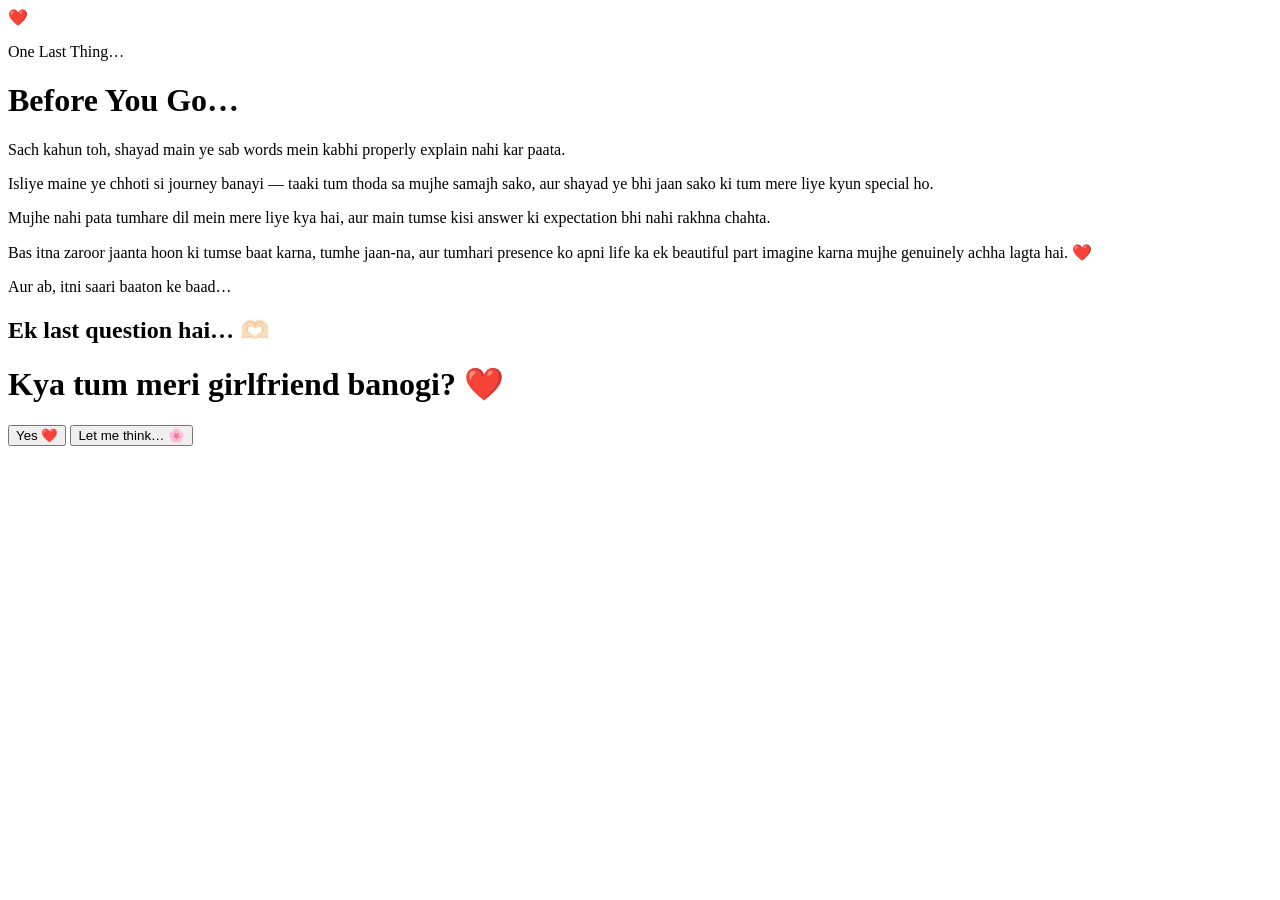
==== proposal.html @ e45d368c "Add files via upload" ====
<!DOCTYPE html>
<html lang="en">

<head>
    <meta charset="UTF-8">
    <meta name="viewport" content="width=device-width, initial-scale=1.0">

    <title>One Last Question ❤️</title>

    <link rel="stylesheet" href="css/style.css">
</head>

<body>

    <div class="hearts"></div>

    <main class="page">

        <div class="card proposal-card">

            <div class="big-heart">
                ❤️
            </div>

            <p class="small-text">
                One Last Thing…
            </p>

            <h1>
                Before You Go…
            </h1>

            <div class="love-message">

                <p>
                    Sach kahun toh, shayad main ye sab words mein
                    kabhi properly explain nahi kar paata.
                </p>

                <p>
                    Isliye maine ye chhoti si journey banayi —
                    taaki tum thoda sa mujhe samajh sako,
                    aur shayad ye bhi jaan sako ki tum mere liye
                    kyun special ho.
                </p>

                <p>
                    Mujhe nahi pata tumhare dil mein mere liye kya hai,
                    aur main tumse kisi answer ki expectation bhi
                    nahi rakhna chahta.
                </p>

                <p>
                    Bas itna zaroor jaanta hoon ki tumse baat karna,
                    tumhe jaan-na, aur tumhari presence ko apni life ka
                    ek beautiful part imagine karna mujhe genuinely
                    achha lagta hai. ❤️
                </p>

            </div>

            <div class="final-question">

                <p>
                    Aur ab, itni saari baaton ke baad…
                </p>

                <h2>
                    Ek last question hai… 🫶🏻
                </h2>

                <h1>
                    Kya tum meri girlfriend banogi? ❤️
                </h1>

            </div>

            <div class="proposal-buttons">

                <button class="yes-btn" onclick="sayYes()">
                    Yes ❤️
                </button>

                <button class="think-btn" onclick="sayThink()">
                    Let me think… 🌸
                </button>

            </div>

            <div id="response" class="response"></div>

        </div>

    </main>

    <script src="js/script.js"></script>

</body>

</html>
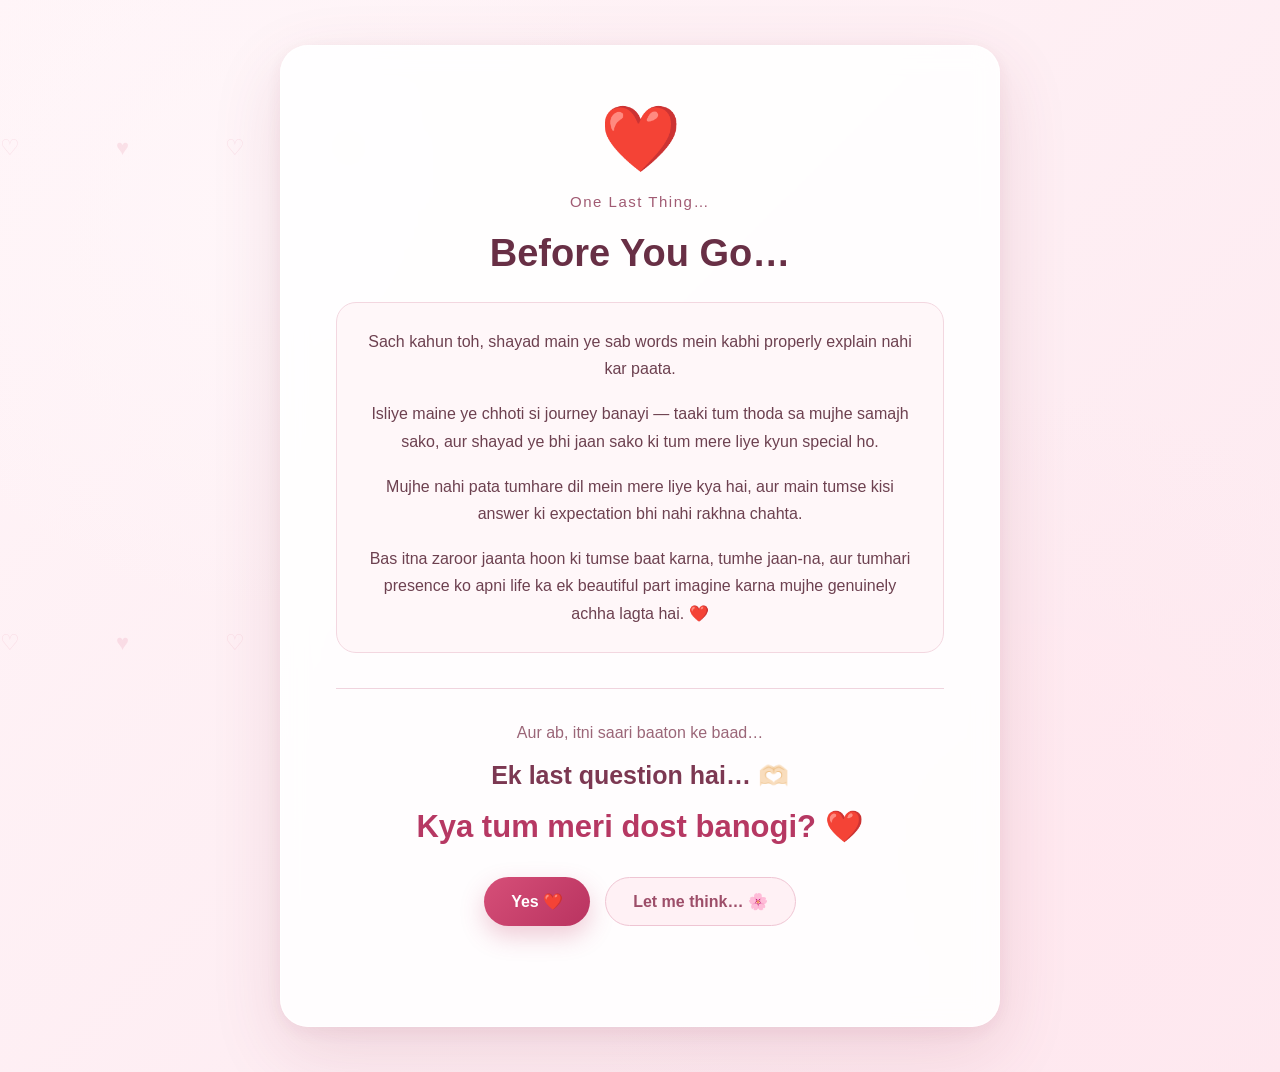
==== commit 5bf60fbf: "Change question from girlfriend to friend" ====
--- a/proposal.html
+++ b/proposal.html
@@ -70,7 +70,7 @@
                 </h2>
 
                 <h1>
-                    Kya tum meri girlfriend banogi? ❤️
+                    Kya tum meri dost banogi? ❤️
                 </h1>
 
             </div>
@@ -97,4 +97,4 @@
 
 </body>
 
-</html>+</html>
--- a/css/style.css
+++ b/css/style.css
@@ -0,0 +1,655 @@
+/* =========================================
+    PROPOSAL PROJECT - PREMIUM ROMANTIC UI
+========================================= */
+
+* {
+    margin: 0;
+    padding: 0;
+    box-sizing: border-box;
+}
+
+html {
+    scroll-behavior: smooth;
+}
+
+body {
+    min-height: 100vh;
+    font-family: "Segoe UI", Arial, sans-serif;
+    background:
+        radial-gradient(circle at 20% 20%, #fff6f9 0%, transparent 30%),
+        radial-gradient(circle at 80% 80%, #ffe8ef 0%, transparent 35%),
+        linear-gradient(135deg, #fff5f8, #fde8ef);
+    color: #542c3a;
+    overflow-x: hidden;
+}
+
+
+/* =========================================
+   BACKGROUND HEARTS
+========================================= */
+
+.hearts::before,
+.hearts::after {
+    content: "♡  ♥  ♡  ♥  ♡  ♥  ♡";
+    position: fixed;
+    left: 0;
+    width: 100%;
+    font-size: 22px;
+    letter-spacing: 45px;
+    color: rgba(210, 73, 116, 0.12);
+    pointer-events: none;
+    z-index: 0;
+    animation: floatingHearts 10s linear infinite;
+}
+
+.hearts::before {
+    top: 15%;
+}
+
+.hearts::after {
+    top: 70%;
+    animation-delay: -5s;
+}
+
+@keyframes floatingHearts {
+    0% {
+        transform: translateY(30px);
+        opacity: 0;
+    }
+
+    20% {
+        opacity: 1;
+    }
+
+    80% {
+        opacity: 1;
+    }
+
+    100% {
+        transform: translateY(-80px);
+        opacity: 0;
+    }
+}
+
+
+/* =========================================
+   MAIN PAGE
+========================================= */
+
+.page {
+    width: 100%;
+    min-height: 100vh;
+    padding: 45px 20px;
+    display: flex;
+    justify-content: center;
+    align-items: center;
+    position: relative;
+    z-index: 1;
+}
+
+
+/* =========================================
+   PROGRESS
+========================================= */
+
+.progress {
+    position: fixed;
+    top: 22px;
+    left: 50%;
+    transform: translateX(-50%);
+    display: flex;
+    gap: 8px;
+    z-index: 10;
+}
+
+.progress span {
+    width: 8px;
+    height: 8px;
+    border-radius: 50%;
+    background: #e8b7c7;
+    transition: 0.3s ease;
+}
+
+.progress span.active {
+    background: #cf4f78;
+    transform: scale(1.25);
+}
+
+
+/* =========================================
+   CARD
+========================================= */
+
+.card {
+    width: 100%;
+    max-width: 720px;
+    padding: 55px 55px;
+    background: rgba(255, 255, 255, 0.88);
+    border: 1px solid rgba(255, 255, 255, 0.9);
+    border-radius: 28px;
+    box-shadow:
+        0 25px 70px rgba(146, 56, 88, 0.14),
+        0 5px 20px rgba(146, 56, 88, 0.07);
+    text-align: center;
+    backdrop-filter: blur(12px);
+    animation: cardAppear 0.8s ease;
+}
+
+@keyframes cardAppear {
+    from {
+        opacity: 0;
+        transform: translateY(25px) scale(0.98);
+    }
+
+    to {
+        opacity: 1;
+        transform: translateY(0) scale(1);
+    }
+}
+
+
+/* =========================================
+   TEXT
+========================================= */
+
+.small-text {
+    color: #a15b73;
+    font-size: 15px;
+    letter-spacing: 1.5px;
+    margin-bottom: 15px;
+}
+
+.page-number {
+    color: #bd7088;
+    font-size: 13px;
+    letter-spacing: 2px;
+    margin-bottom: 20px;
+}
+
+h1 {
+    color: #682f45;
+    font-size: 38px;
+    line-height: 1.25;
+    margin-bottom: 22px;
+}
+
+h2 {
+    color: #7c3852;
+    font-size: 25px;
+}
+
+p {
+    line-height: 1.7;
+}
+
+
+/* =========================================
+   ICONS
+========================================= */
+
+.question-icon,
+.chai-icon {
+    font-size: 42px;
+    margin-bottom: 12px;
+    animation: gentleFloat 3s ease-in-out infinite;
+}
+
+.big-heart {
+    font-size: 65px;
+    margin-bottom: 12px;
+    animation: heartbeat 1.8s ease-in-out infinite;
+}
+
+@keyframes gentleFloat {
+    0%, 100% {
+        transform: translateY(0);
+    }
+
+    50% {
+        transform: translateY(-7px);
+    }
+}
+
+@keyframes heartbeat {
+    0%, 100% {
+        transform: scale(1);
+    }
+
+    50% {
+        transform: scale(1.12);
+    }
+}
+
+
+/* =========================================
+   BUTTON
+========================================= */
+
+.btn {
+    display: inline-block;
+    margin-top: 30px;
+    padding: 14px 32px;
+    border-radius: 50px;
+    background: linear-gradient(135deg, #d0527b, #b83e67);
+    color: white;
+    text-decoration: none;
+    font-size: 16px;
+    font-weight: 600;
+    box-shadow: 0 10px 25px rgba(190, 63, 103, 0.25);
+    transition: all 0.3s ease;
+}
+
+.btn:hover {
+    transform: translateY(-3px);
+    box-shadow: 0 15px 30px rgba(190, 63, 103, 0.32);
+}
+
+.btn:active {
+    transform: translateY(0);
+}
+
+
+/* =========================================
+   QUESTION OPTIONS
+========================================= */
+
+.options {
+    display: flex;
+    flex-direction: column;
+    gap: 14px;
+    margin-top: 25px;
+}
+
+.options button {
+    width: 100%;
+    padding: 16px 20px;
+    border: 2px solid #f0c4d2;
+    border-radius: 18px;
+    background: rgba(255, 255, 255, 0.75);
+    color: #653447;
+    font-size: 16px;
+    cursor: pointer;
+    transition: all 0.25s ease;
+}
+
+.options button:hover {
+    border-color: #d65a80;
+    background: #fff4f7;
+    transform: translateY(-2px);
+    box-shadow: 0 8px 20px rgba(197, 73, 112, 0.1);
+}
+
+.options button.selected {
+    background: #fff0f4;
+    border-color: #cf4f78;
+    color: #a7355d;
+}
+
+
+/* =========================================
+   TEXTAREA
+========================================= */
+
+textarea {
+    width: 100%;
+    min-height: 120px;
+    margin-top: 12px;
+    padding: 17px;
+    resize: vertical;
+    border: 2px solid #efc5d3;
+    border-radius: 18px;
+    outline: none;
+    font-family: inherit;
+    font-size: 16px;
+    color: #5c3040;
+    background: #fffafb;
+    transition: 0.25s ease;
+}
+
+textarea:focus {
+    border-color: #cf4f78;
+    box-shadow: 0 0 0 4px rgba(207, 79, 120, 0.08);
+}
+
+textarea::placeholder {
+    color: #b48a99;
+}
+
+
+/* =========================================
+   SHAYARI
+========================================= */
+
+.shayari-card {
+    max-width: 820px;
+}
+
+.shayari-intro {
+    color: #815364;
+    font-size: 17px;
+    margin-bottom: 30px;
+}
+
+.shayari {
+    padding: 38px 30px;
+    border-radius: 24px;
+    background: linear-gradient(
+        135deg,
+        rgba(255, 244, 247, 0.95),
+        rgba(255, 249, 250, 0.95)
+    );
+    border: 1px solid #f3d5df;
+    box-shadow: inset 0 0 25px rgba(198, 74, 111, 0.04);
+}
+
+.shayari p {
+    margin-bottom: 25px;
+    font-family: Georgia, serif;
+    font-style: italic;
+    font-size: 18px;
+    line-height: 1.9;
+    color: #74364d;
+}
+
+.shayari p:last-child {
+    margin-bottom: 0;
+}
+
+.shayari-highlight {
+    font-style: normal !important;
+    font-size: 35px !important;
+    margin-top: 20px;
+}
+
+
+/* =========================================
+   CHAI PAGE
+========================================= */
+
+.chai-page-card {
+    max-width: 720px;
+}
+
+.chai-message {
+    font-size: 17px;
+    color: #704556;
+    line-height: 1.8;
+    margin: 28px 0;
+}
+
+.chai-message p {
+    margin-bottom: 18px;
+}
+
+.special-line {
+    margin-top: 30px;
+    font-size: 21px;
+    color: #863c58;
+}
+
+.chai-question {
+    margin-top: 35px;
+}
+
+.chai-question h2 {
+    margin-bottom: 20px;
+}
+
+.custom-answer {
+    margin-top: 22px;
+    animation: answerAppear 0.4s ease;
+}
+
+.custom-answer p {
+    color: #875266;
+    margin-bottom: 8px;
+}
+
+@keyframes answerAppear {
+    from {
+        opacity: 0;
+        transform: translateY(-8px);
+    }
+
+    to {
+        opacity: 1;
+        transform: translateY(0);
+    }
+}
+
+.chai-note {
+    margin-top: 25px;
+    color: #a06f80;
+    font-size: 14px;
+}
+
+
+/* =========================================
+   RESPONSE
+========================================= */
+
+.response {
+    margin-top: 20px;
+    min-height: 25px;
+    color: #a3385d;
+    font-weight: 600;
+    line-height: 1.6;
+    animation: answerAppear 0.4s ease;
+}
+
+
+/* =========================================
+   FINAL PROPOSAL
+========================================= */
+
+.proposal-card {
+    max-width: 720px;
+}
+
+.love-message {
+    padding: 25px 30px;
+    margin: 25px 0;
+    background: #fff7f9;
+    border-radius: 20px;
+    border: 1px solid #f3d7e0;
+}
+
+.love-message p {
+    color: #6d4150;
+    margin-bottom: 18px;
+    font-size: 16px;
+}
+
+.love-message p:last-child {
+    margin-bottom: 0;
+}
+
+.final-question {
+    margin-top: 35px;
+    padding-top: 30px;
+    border-top: 1px solid #f0d4de;
+}
+
+.final-question p {
+    color: #9b6678;
+    margin-bottom: 15px;
+}
+
+.final-question h2 {
+    margin-bottom: 18px;
+}
+
+.final-question h1 {
+    font-size: 31px;
+    color: #b63863;
+}
+
+
+/* =========================================
+   PROPOSAL BUTTONS
+========================================= */
+
+.proposal-buttons {
+    display: flex;
+    justify-content: center;
+    gap: 15px;
+    margin-top: 30px;
+    flex-wrap: wrap;
+}
+
+.proposal-buttons button {
+    border: none;
+    padding: 14px 27px;
+    border-radius: 50px;
+    font-size: 16px;
+    font-weight: 600;
+    cursor: pointer;
+    transition: 0.3s ease;
+}
+
+.yes-btn {
+    background: linear-gradient(135deg, #d64f78, #b93360);
+    color: white;
+    box-shadow: 0 10px 25px rgba(190, 55, 96, 0.25);
+}
+
+.think-btn {
+    background: #fff1f5;
+    color: #9d4e69;
+    border: 1px solid #efc5d3 !important;
+}
+
+.proposal-buttons button:hover {
+    transform: translateY(-3px);
+}
+
+.response {
+    color: #b63863;
+}
+
+
+/* =========================================
+   MOBILE RESPONSIVE
+========================================= */
+
+@media (max-width: 700px) {
+
+    .page {
+        padding: 55px 14px 30px;
+    }
+
+    .card {
+        padding: 38px 22px;
+        border-radius: 23px;
+    }
+
+    h1 {
+        font-size: 29px;
+    }
+
+    h2 {
+        font-size: 22px;
+    }
+
+    .shayari {
+        padding: 28px 18px;
+    }
+
+    .shayari p {
+        font-size: 16px;
+        line-height: 1.8;
+    }
+
+    .shayari-intro {
+        font-size: 15px;
+    }
+
+    .special-line {
+        font-size: 18px;
+    }
+
+    .final-question h1 {
+        font-size: 26px;
+    }
+
+    .love-message {
+        padding: 20px 17px;
+    }
+
+    .love-message p {
+        font-size: 15px;
+    }
+
+    .options button {
+        font-size: 15px;
+        padding: 15px 12px;
+    }
+
+    .btn {
+        padding: 13px 25px;
+    }
+
+    .big-heart {
+        font-size: 55px;
+    }
+}
+
+/* =================================
+    FINAL RESPONSE
+================================= */
+
+.yes-message,
+.think-message {
+    margin-top: 25px;
+    padding: 25px;
+    border-radius: 20px;
+    background: #fff5f8;
+    border: 1px solid #f1ccd8;
+    animation: answerAppear 0.6s ease;
+}
+
+.yes-message h2,
+.think-message h2 {
+    margin-bottom: 12px;
+}
+
+.yes-message p,
+.think-message p {
+    color: #744353;
+    margin-top: 8px;
+}
+
+.celebrate-heart {
+    font-size: 45px;
+    margin-bottom: 10px;
+    animation: heartbeat 1s ease-in-out infinite;
+}
+
+
+/* Floating hearts */
+
+.floating-heart {
+    position: fixed;
+    bottom: -40px;
+    font-size: 24px;
+    pointer-events: none;
+    z-index: 999;
+    animation: heartRise 4s ease-out forwards;
+}
+
+@keyframes heartRise {
+
+    0% {
+        transform: translateY(0) scale(0.7);
+        opacity: 0;
+    }
+
+    15% {
+        opacity: 1;
+    }
+
+    100% {
+        transform: translateY(-110vh) scale(1.2) rotate(15deg);
+        opacity: 0;
+    }
+}
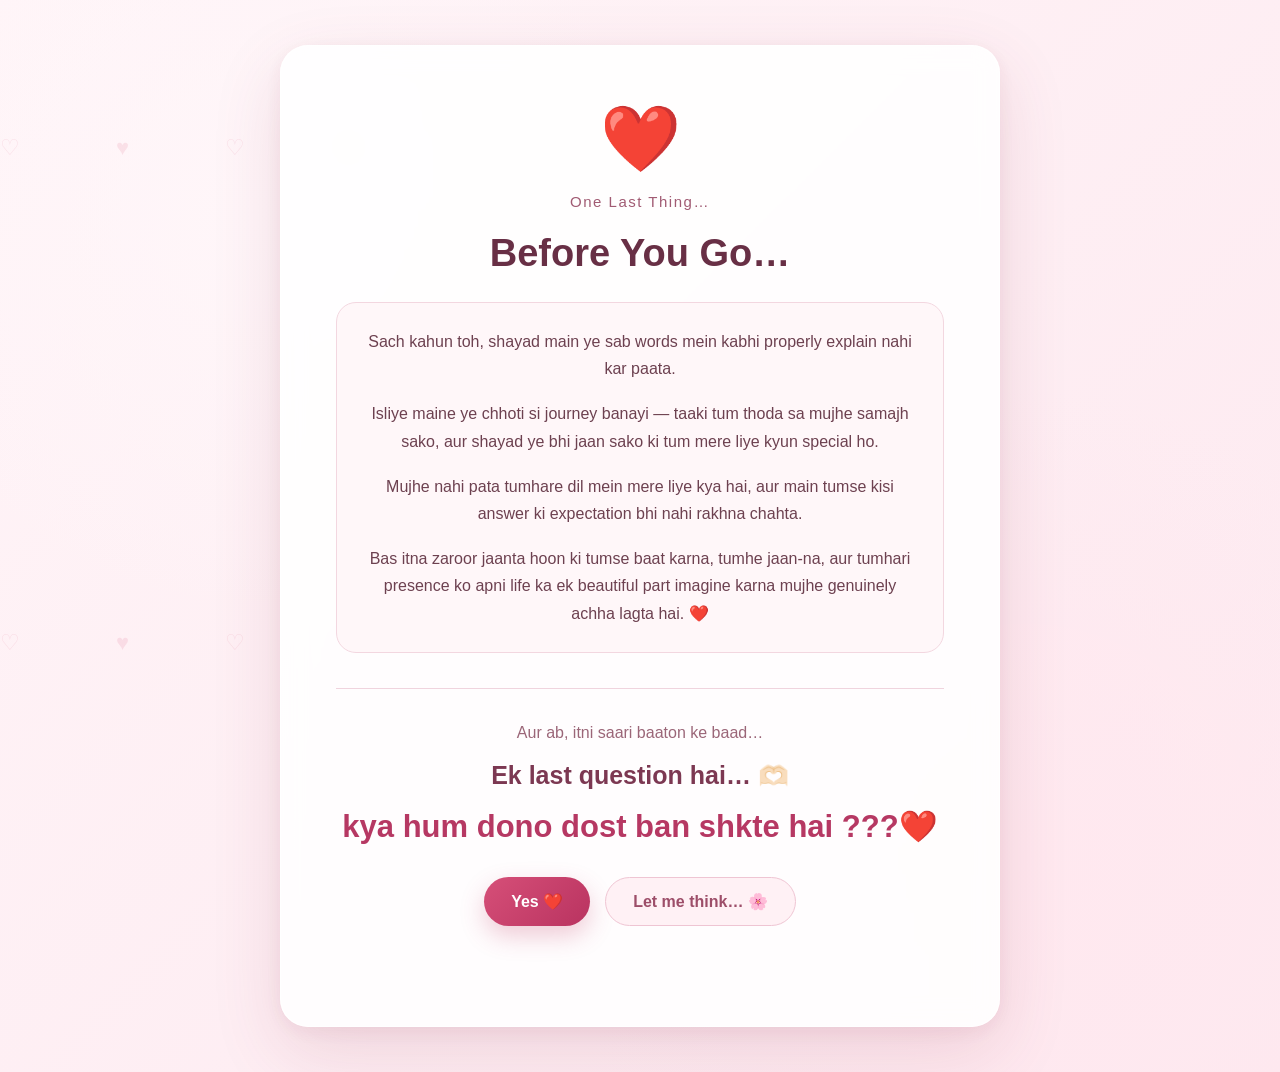
==== commit 45f41982: "Update proposal.html" ====
--- a/proposal.html
+++ b/proposal.html
@@ -70,7 +70,7 @@
                 </h2>
 
                 <h1>
-                    Kya tum meri dost banogi? ❤️
+                   kya hum dono dost ban shkte hai ???❤️
                 </h1>
 
             </div>
